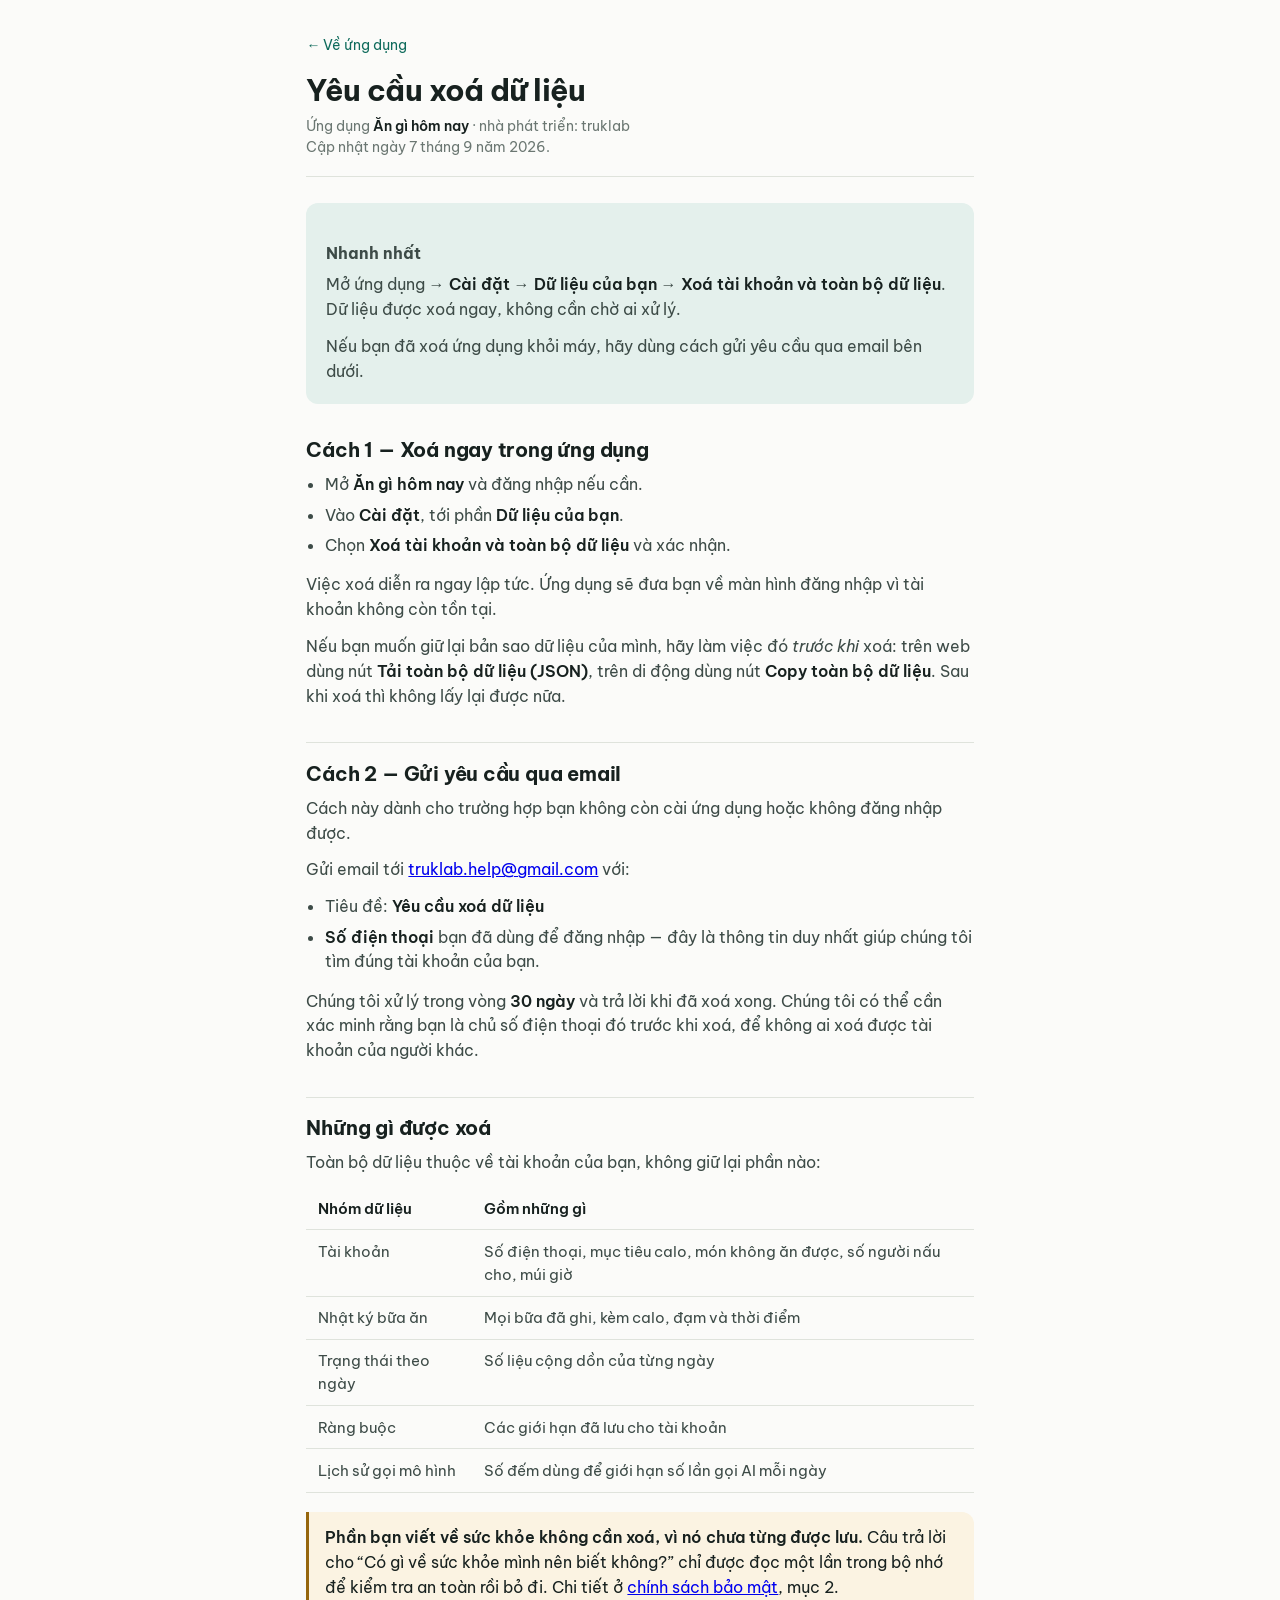
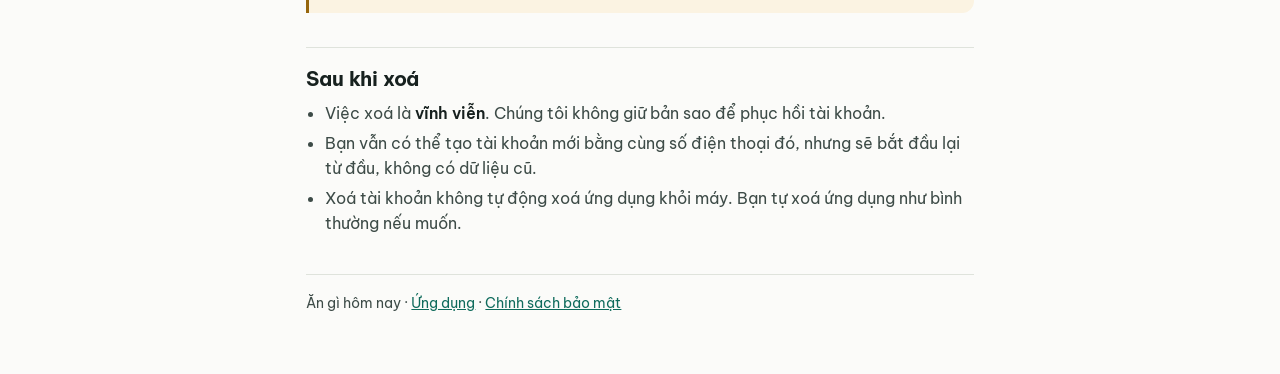
==== angihomnay/data-deletion/index.html @ 46d0ea37 "Namespace the legal pages under /angihomnay/ This user site may host pages for more than one app, so" ====
<!DOCTYPE html>
<html lang="vi">
<head>
<meta charset="utf-8">
<meta name="viewport" content="width=device-width, initial-scale=1, viewport-fit=cover">
<meta name="theme-color" content="#0F6B5C">
<title>Yêu cầu xoá dữ liệu — Ăn gì hôm nay</title>
<meta name="description" content="Cách xoá tài khoản và toàn bộ dữ liệu của bạn khỏi ứng dụng Ăn gì hôm nay, ngay trong ứng dụng hoặc bằng một yêu cầu qua email.">
<link rel="preconnect" href="https://fonts.googleapis.com">
<link rel="preconnect" href="https://fonts.gstatic.com" crossorigin>
<link rel="stylesheet" href="https://fonts.googleapis.com/css2?family=Be+Vietnam+Pro:wght@400;500;600;700&display=swap">
<link rel="stylesheet" href="/angihomnay/legal.css">
</head>
<body>

<main class="doc">

  <header>
    <a class="back" href="https://angihomnay-frontend.vercel.app/">← Về ứng dụng</a>
    <h1>Yêu cầu xoá dữ liệu</h1>
    <p class="updated">Ứng dụng <strong>Ăn gì hôm nay</strong> · nhà phát triển: truklab<br>
    Cập nhật ngày 7 tháng 9 năm 2026.</p>
  </header>

  <div class="summary">
    <h3>Nhanh nhất</h3>
    <p>Mở ứng dụng → <strong>Cài đặt</strong> → <strong>Dữ liệu của bạn</strong> → <strong>Xoá tài khoản và toàn bộ dữ liệu</strong>. Dữ liệu được xoá ngay, không cần chờ ai xử lý.</p>
    <p>Nếu bạn đã xoá ứng dụng khỏi máy, hãy dùng cách gửi yêu cầu qua email bên dưới.</p>
  </div>

  <h2>Cách 1 — Xoá ngay trong ứng dụng</h2>

  <ul>
    <li>Mở <strong>Ăn gì hôm nay</strong> và đăng nhập nếu cần.</li>
    <li>Vào <strong>Cài đặt</strong>, tới phần <strong>Dữ liệu của bạn</strong>.</li>
    <li>Chọn <strong>Xoá tài khoản và toàn bộ dữ liệu</strong> và xác nhận.</li>
  </ul>

  <p>Việc xoá diễn ra ngay lập tức. Ứng dụng sẽ đưa bạn về màn hình đăng nhập vì tài khoản không còn tồn tại.</p>

  <p>Nếu bạn muốn giữ lại bản sao dữ liệu của mình, hãy làm việc đó <em>trước khi</em> xoá: trên web dùng nút <strong>Tải toàn bộ dữ liệu (JSON)</strong>, trên di động dùng nút <strong>Copy toàn bộ dữ liệu</strong>. Sau khi xoá thì không lấy lại được nữa.</p>

  <h2>Cách 2 — Gửi yêu cầu qua email</h2>

  <p>Cách này dành cho trường hợp bạn không còn cài ứng dụng hoặc không đăng nhập được.</p>

  <p>Gửi email tới <a href="mailto:truklab.help@gmail.com?subject=Y%C3%AAu%20c%E1%BA%A7u%20xo%C3%A1%20d%E1%BB%AF%20li%E1%BB%87u">truklab.help@gmail.com</a> với:</p>

  <ul>
    <li>Tiêu đề: <strong>Yêu cầu xoá dữ liệu</strong></li>
    <li><strong>Số điện thoại</strong> bạn đã dùng để đăng nhập — đây là thông tin duy nhất giúp chúng tôi tìm đúng tài khoản của bạn.</li>
  </ul>

  <p>Chúng tôi xử lý trong vòng <strong>30 ngày</strong> và trả lời khi đã xoá xong. Chúng tôi có thể cần xác minh rằng bạn là chủ số điện thoại đó trước khi xoá, để không ai xoá được tài khoản của người khác.</p>

  <h2>Những gì được xoá</h2>

  <p>Toàn bộ dữ liệu thuộc về tài khoản của bạn, không giữ lại phần nào:</p>

  <div class="table-wrap">
  <table>
    <thead>
      <tr><th>Nhóm dữ liệu</th><th>Gồm những gì</th></tr>
    </thead>
    <tbody>
      <tr><td>Tài khoản</td><td>Số điện thoại, mục tiêu calo, món không ăn được, số người nấu cho, múi giờ</td></tr>
      <tr><td>Nhật ký bữa ăn</td><td>Mọi bữa đã ghi, kèm calo, đạm và thời điểm</td></tr>
      <tr><td>Trạng thái theo ngày</td><td>Số liệu cộng dồn của từng ngày</td></tr>
      <tr><td>Ràng buộc</td><td>Các giới hạn đã lưu cho tài khoản</td></tr>
      <tr><td>Lịch sử gọi mô hình</td><td>Số đếm dùng để giới hạn số lần gọi AI mỗi ngày</td></tr>
    </tbody>
  </table>
  </div>

  <div class="note">
    <p><strong>Phần bạn viết về sức khỏe không cần xoá, vì nó chưa từng được lưu.</strong> Câu trả lời cho “Có gì về sức khỏe mình nên biết không?” chỉ được đọc một lần trong bộ nhớ để kiểm tra an toàn rồi bỏ đi. Chi tiết ở <a href="/angihomnay/privacy/">chính sách bảo mật</a>, mục 2.</p>
  </div>

  <h2>Sau khi xoá</h2>

  <ul>
    <li>Việc xoá là <strong>vĩnh viễn</strong>. Chúng tôi không giữ bản sao để phục hồi tài khoản.</li>
    <li>Bạn vẫn có thể tạo tài khoản mới bằng cùng số điện thoại đó, nhưng sẽ bắt đầu lại từ đầu, không có dữ liệu cũ.</li>
    <li>Xoá tài khoản không tự động xoá ứng dụng khỏi máy. Bạn tự xoá ứng dụng như bình thường nếu muốn.</li>
  </ul>

  <footer>
    <p>Ăn gì hôm nay · <a href="https://angihomnay-frontend.vercel.app/">Ứng dụng</a> · <a href="/angihomnay/privacy/">Chính sách bảo mật</a></p>
  </footer>

</main>

</body>
</html>
---- angihomnay/legal.css ----
/* Ăn gì hôm nay — legal pages on GitHub Pages.
   Self-contained: the tokens, base and type rules are copied from the
   app's styles.css so these pages do not depend on the app being up. */

:root {
  --ground: #FBFBF9;
  --surface: #FFFFFF;
  --surface-2: #F1F3EF;
  --ink: #17211F;
  --ink-soft: #3D4B47;
  --ink-mute: #6B7772;
  --rule: #DFE3DC;
  --accent: #0F6B5C;
  --accent-ink: #FFFFFF;
  --accent-soft: #E4F0EC;
  --warn: #96660D;
  --warn-soft: #FBF3E2;
  --danger: #A8322A;
  --danger-soft: #F9EBE9;
  --radius: 12px;
  --f: "Be Vietnam Pro", -apple-system, BlinkMacSystemFont, "Segoe UI", Roboto, sans-serif;
}

@media (prefers-color-scheme: dark) {
  :root:not([data-theme="light"]) {
    --ground: #101615;
    --surface: #18201F;
    --surface-2: #202A28;
    --ink: #E7EDEA;
    --ink-soft: #B4C0BB;
    --ink-mute: #86928D;
    --rule: #2B3634;
    --accent: #4FBFA8;
    --accent-ink: #0B1413;
    --accent-soft: #15302B;
    --warn: #D9A945;
    --warn-soft: #2A2214;
    --danger: #E48C82;
    --danger-soft: #2E1B19;
  }
}

:root[data-theme="dark"] {
  --ground: #101615;
  --surface: #18201F;
  --surface-2: #202A28;
  --ink: #E7EDEA;
  --ink-soft: #B4C0BB;
  --ink-mute: #86928D;
  --rule: #2B3634;
  --accent: #4FBFA8;
  --accent-ink: #0B1413;
  --accent-soft: #15302B;
  --warn: #D9A945;
  --warn-soft: #2A2214;
  --danger: #E48C82;
  --danger-soft: #2E1B19;
}

* { box-sizing: border-box; }

body {
  margin: 0;
  background: var(--ground);
  color: var(--ink);
  font-family: var(--f);
  font-size: 16px;
  line-height: 1.55;
  -webkit-font-smoothing: antialiased;
  -webkit-text-size-adjust: 100%;
}

h1 { font-size: 1.9rem; line-height: 1.15; margin: 0 0 .5rem; letter-spacing: -.02em; }
h2 { font-size: 1.28rem; line-height: 1.25; margin: 0 0 .35rem; letter-spacing: -.01em; }
h3 { font-size: 1rem; margin: 0 0 .5rem; }
p  { margin: 0 0 .75rem; }

/* Layout for the standalone legal pages (/privacy, /data-deletion).
   Tokens, type and dark mode all come from styles.css; this only adds the
   reading column and the few prose elements the app itself never needed. */

.doc {
  max-width: 44rem;
  margin: 0 auto;
  padding: 2rem 1.15rem calc(3rem + env(safe-area-inset-bottom));
}

.doc header { border-bottom: 1px solid var(--rule); padding-bottom: 1.1rem; margin-bottom: 1.6rem; }
.doc .back { display: inline-block; font-size: .87rem; color: var(--accent); text-decoration: none; margin-bottom: 1rem; }
.doc .back:hover { text-decoration: underline; }
.doc .updated { color: var(--ink-mute); font-size: .87rem; margin: 0; }

.doc h2 {
  margin: 2.1rem 0 .6rem;
  padding-top: 1.1rem;
  border-top: 1px solid var(--rule);
}
.doc h2:first-of-type { border-top: 0; padding-top: 0; }
.doc h3 { margin: 1.3rem 0 .4rem; color: var(--ink-soft); }
.doc p, .doc li { color: var(--ink-soft); }
.doc strong { color: var(--ink); font-weight: 600; }

.doc ul { margin: 0 0 .9rem; padding-left: 1.15rem; }
.doc li { margin-bottom: .35rem; }

.doc .summary {
  background: var(--accent-soft);
  border-radius: var(--radius);
  padding: 1.1rem 1.2rem .5rem;
  margin-bottom: 1.8rem;
}
.doc .summary p:last-child { margin-bottom: .75rem; }

.doc .note {
  background: var(--warn-soft);
  border-left: 3px solid var(--warn);
  border-radius: 0 var(--radius) var(--radius) 0;
  padding: .85rem 1rem .1rem;
  margin: 1.2rem 0;
}
.doc .note p { color: var(--ink); }

.doc .table-wrap { overflow-x: auto; margin: 0 0 1.2rem; }
.doc table { border-collapse: collapse; width: 100%; font-size: .93rem; min-width: 22rem; }
.doc th, .doc td { text-align: left; vertical-align: top; padding: .6rem .7rem; border-bottom: 1px solid var(--rule); }
.doc th { color: var(--ink); font-weight: 600; white-space: nowrap; }
.doc td { color: var(--ink-soft); }

.doc code {
  background: var(--surface-2);
  border-radius: 5px;
  padding: .1rem .35rem;
  font-size: .88em;
  color: var(--ink);
}

.doc footer { margin-top: 2.4rem; padding-top: 1.1rem; border-top: 1px solid var(--rule); color: var(--ink-mute); font-size: .87rem; }
.doc footer a { color: var(--accent); }
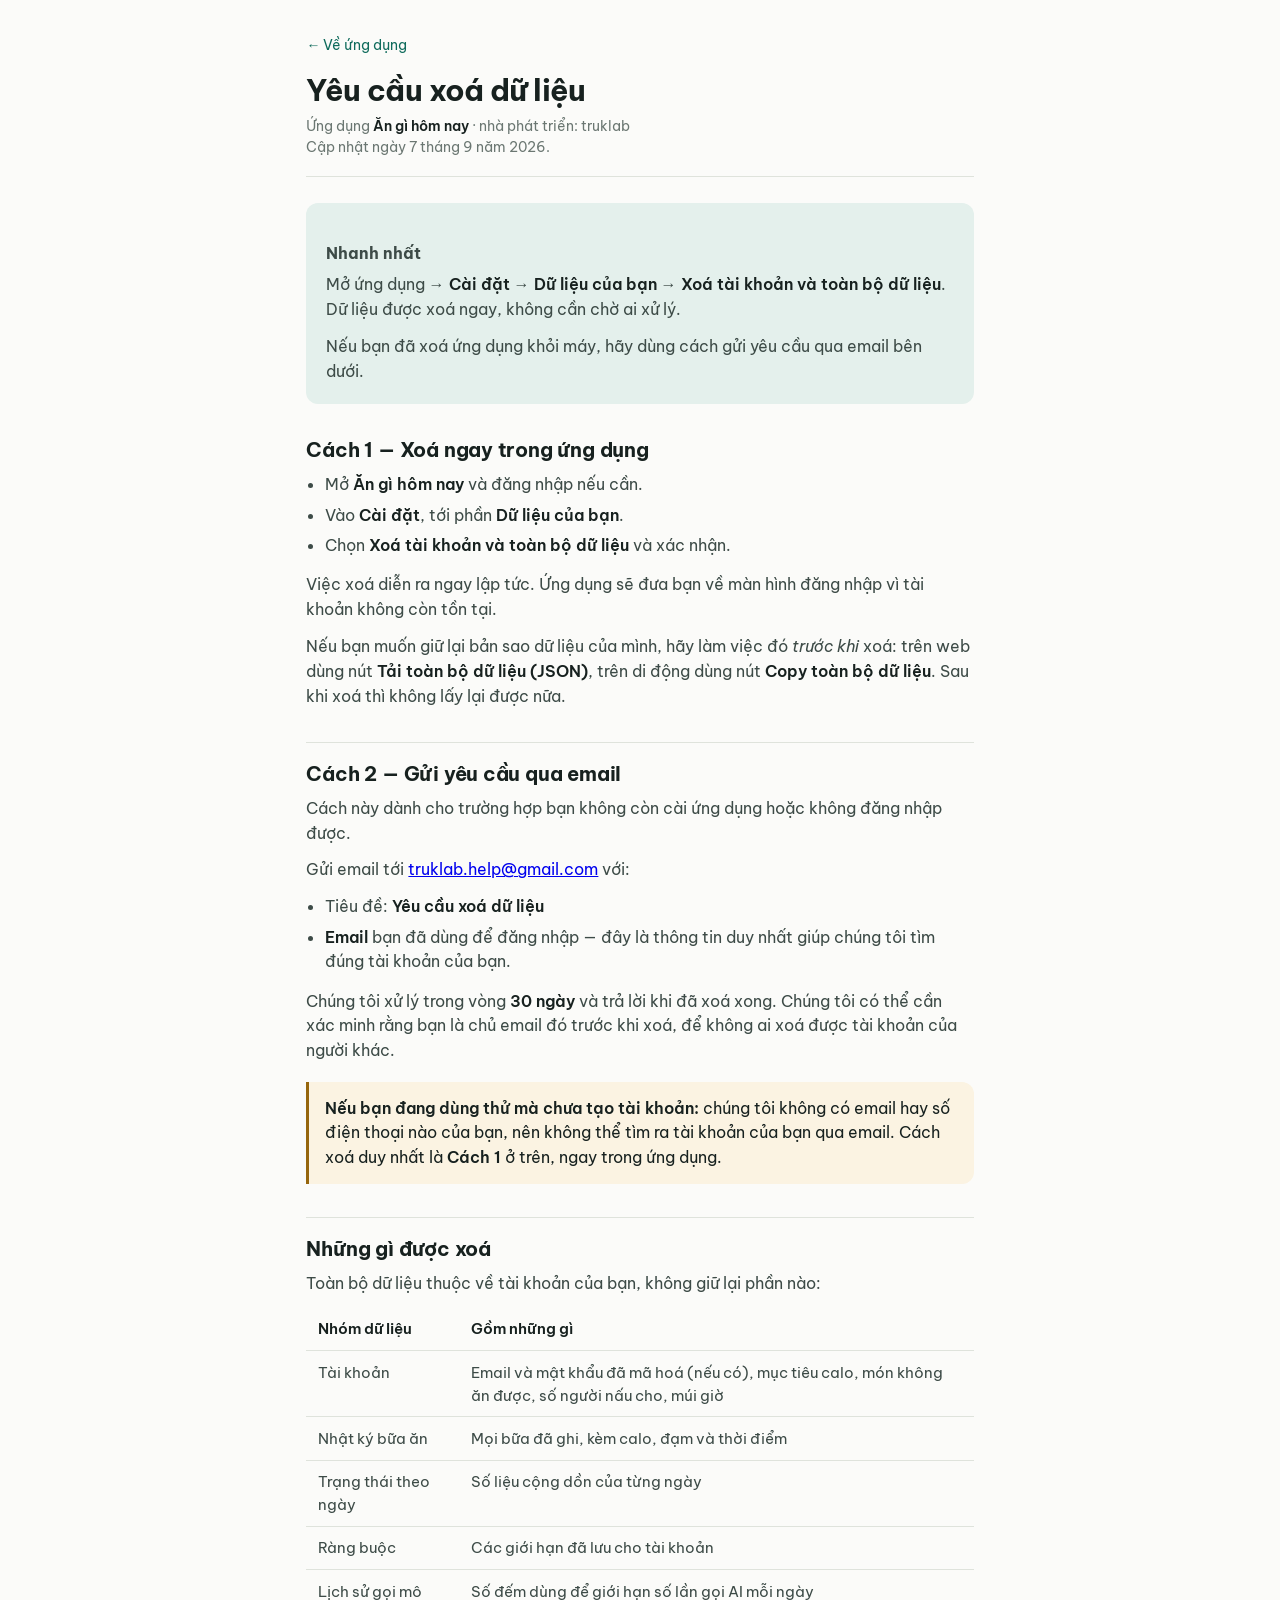
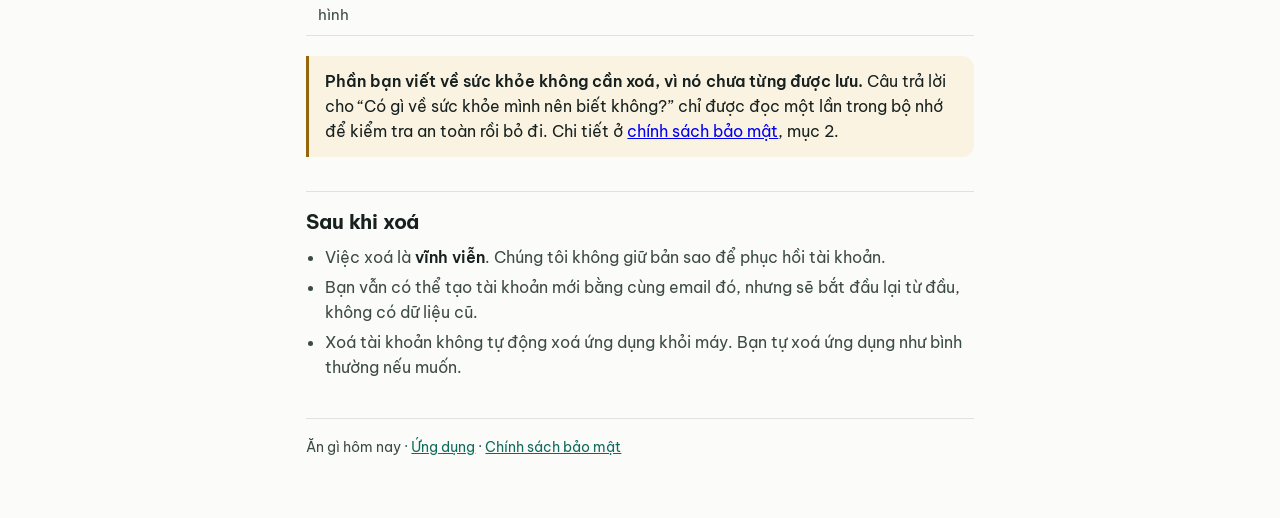
==== commit 4f898f40: "Update the policy for guest and email accounts Sign-in is no longer a phone number and an SMS code. " ====
--- a/angihomnay/data-deletion/index.html
+++ b/angihomnay/data-deletion/index.html
@@ -48,10 +48,14 @@
 
   <ul>
     <li>Tiêu đề: <strong>Yêu cầu xoá dữ liệu</strong></li>
-    <li><strong>Số điện thoại</strong> bạn đã dùng để đăng nhập — đây là thông tin duy nhất giúp chúng tôi tìm đúng tài khoản của bạn.</li>
+    <li><strong>Email</strong> bạn đã dùng để đăng nhập — đây là thông tin duy nhất giúp chúng tôi tìm đúng tài khoản của bạn.</li>
   </ul>
 
-  <p>Chúng tôi xử lý trong vòng <strong>30 ngày</strong> và trả lời khi đã xoá xong. Chúng tôi có thể cần xác minh rằng bạn là chủ số điện thoại đó trước khi xoá, để không ai xoá được tài khoản của người khác.</p>
+  <p>Chúng tôi xử lý trong vòng <strong>30 ngày</strong> và trả lời khi đã xoá xong. Chúng tôi có thể cần xác minh rằng bạn là chủ email đó trước khi xoá, để không ai xoá được tài khoản của người khác.</p>
+
+  <div class="note">
+    <p><strong>Nếu bạn đang dùng thử mà chưa tạo tài khoản:</strong> chúng tôi không có email hay số điện thoại nào của bạn, nên không thể tìm ra tài khoản của bạn qua email. Cách xoá duy nhất là <strong>Cách 1</strong> ở trên, ngay trong ứng dụng.</p>
+  </div>
 
   <h2>Những gì được xoá</h2>
 
@@ -63,7 +67,7 @@
       <tr><th>Nhóm dữ liệu</th><th>Gồm những gì</th></tr>
     </thead>
     <tbody>
-      <tr><td>Tài khoản</td><td>Số điện thoại, mục tiêu calo, món không ăn được, số người nấu cho, múi giờ</td></tr>
+      <tr><td>Tài khoản</td><td>Email và mật khẩu đã mã hoá (nếu có), mục tiêu calo, món không ăn được, số người nấu cho, múi giờ</td></tr>
       <tr><td>Nhật ký bữa ăn</td><td>Mọi bữa đã ghi, kèm calo, đạm và thời điểm</td></tr>
       <tr><td>Trạng thái theo ngày</td><td>Số liệu cộng dồn của từng ngày</td></tr>
       <tr><td>Ràng buộc</td><td>Các giới hạn đã lưu cho tài khoản</td></tr>
@@ -80,7 +84,7 @@
 
   <ul>
     <li>Việc xoá là <strong>vĩnh viễn</strong>. Chúng tôi không giữ bản sao để phục hồi tài khoản.</li>
-    <li>Bạn vẫn có thể tạo tài khoản mới bằng cùng số điện thoại đó, nhưng sẽ bắt đầu lại từ đầu, không có dữ liệu cũ.</li>
+    <li>Bạn vẫn có thể tạo tài khoản mới bằng cùng email đó, nhưng sẽ bắt đầu lại từ đầu, không có dữ liệu cũ.</li>
     <li>Xoá tài khoản không tự động xoá ứng dụng khỏi máy. Bạn tự xoá ứng dụng như bình thường nếu muốn.</li>
   </ul>
 
